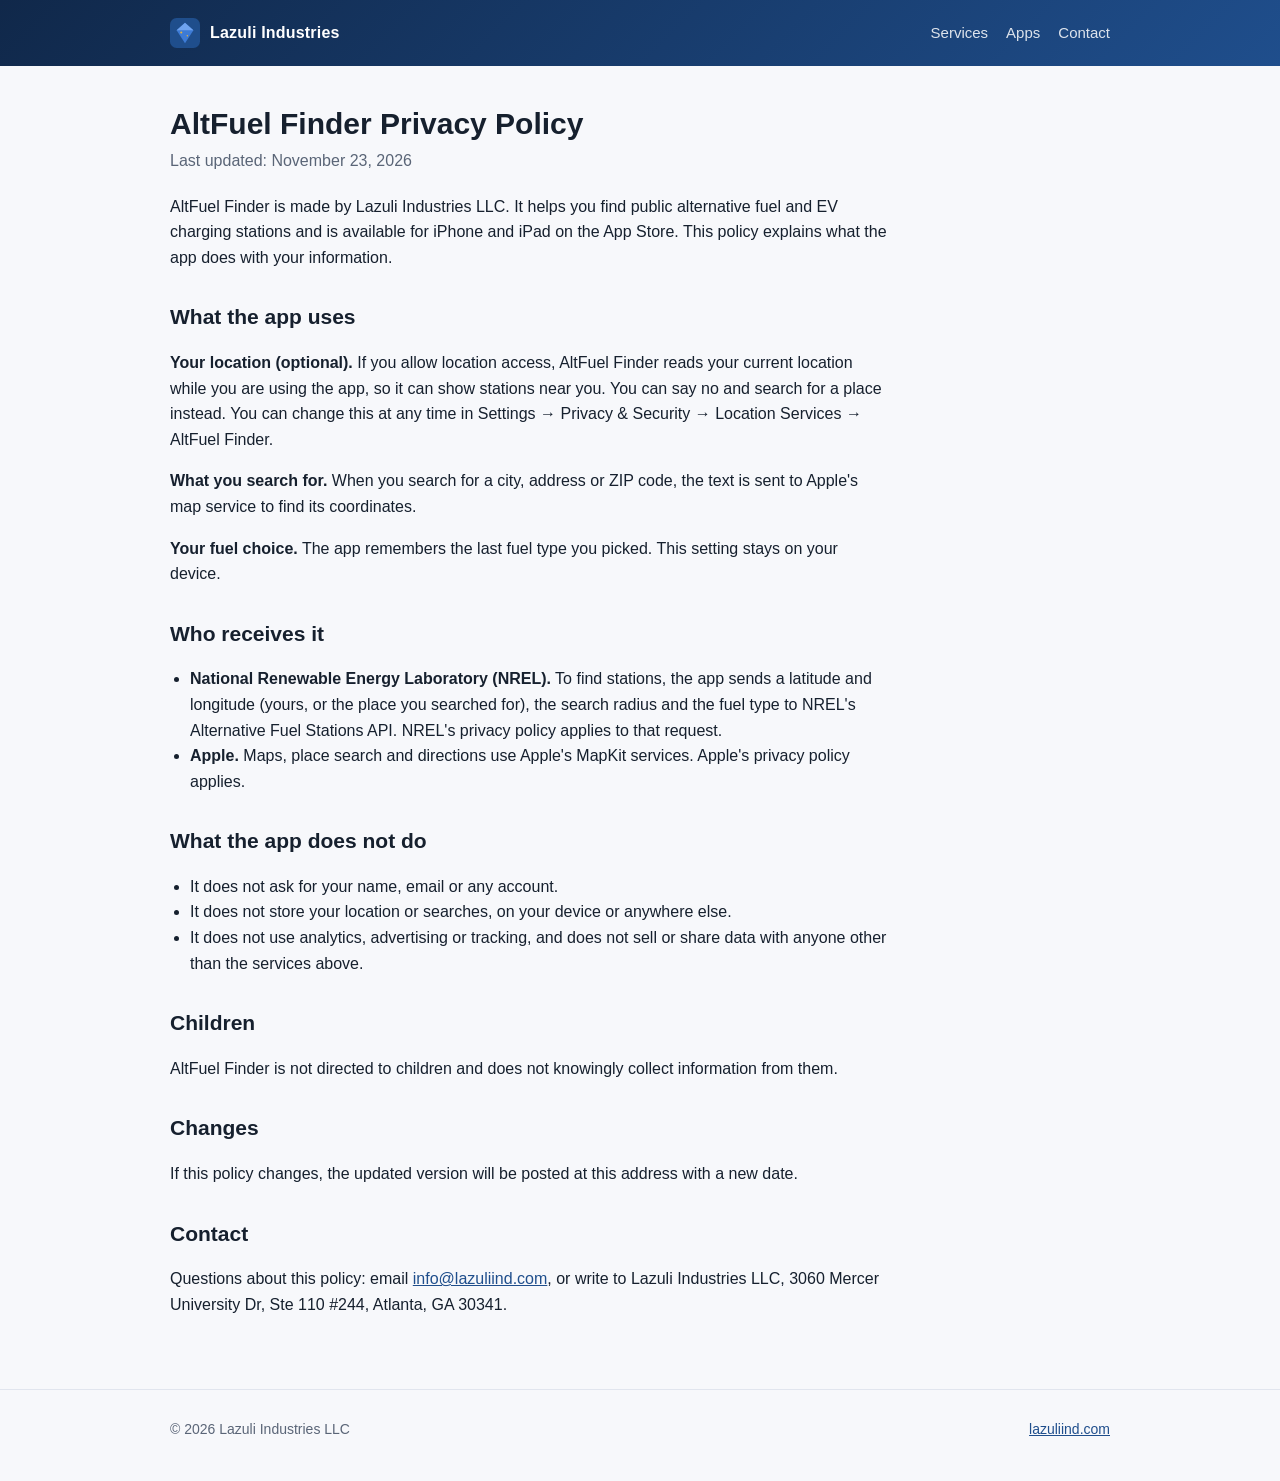
==== altfuel/privacy/index.html @ 145cd135 "Add AltFuel Finder privacy policy Co-Authored-By: Claude Opus 5.5 <noreply@anthropic.com>" ====
<!doctype html>
<html lang="en">
<head>
  <meta charset="utf-8">
  <meta name="viewport" content="width=device-width, initial-scale=1">
  <title>AltFuel Finder Privacy Policy</title>
  <meta name="description" content="Privacy policy for the AltFuel Finder iOS app.">
  <link rel="icon" href="../../assets/favicon.svg" type="image/svg+xml">
  <link rel="stylesheet" href="../../assets/site.css">
</head>
<body>
  <header class="site-header">
    <div class="wrap">
      <nav class="nav" aria-label="Main">
        <a class="brand" href="../../index.html"><img src="../../assets/favicon.svg" alt="" width="30" height="30">Lazuli Industries</a>
        <div class="nav-links">
          <a href="../../index.html#services">Services</a>
          <a href="../../index.html#apps">Apps</a>
          <a href="../../index.html#contact">Contact</a>
        </div>
      </nav>
    </div>
  </header>

  <main class="wrap">
    <article class="doc">
      <h1>AltFuel Finder Privacy Policy</h1>
      <p class="updated">Last updated: November 23, 2026</p>

      <p>AltFuel Finder is made by Lazuli Industries LLC. It helps you find public alternative fuel and EV charging stations and is available for iPhone and iPad on the App Store. This policy explains what the app does with your information.</p>

      <h2>What the app uses</h2>
      <p><strong>Your location (optional).</strong> If you allow location access, AltFuel Finder reads your current location while you are using the app, so it can show stations near you. You can say no and search for a place instead. You can change this at any time in Settings → Privacy &amp; Security → Location Services → AltFuel Finder.</p>
      <p><strong>What you search for.</strong> When you search for a city, address or ZIP code, the text is sent to Apple's map service to find its coordinates.</p>
      <p><strong>Your fuel choice.</strong> The app remembers the last fuel type you picked. This setting stays on your device.</p>

      <h2>Who receives it</h2>
      <ul>
        <li><strong>National Renewable Energy Laboratory (NREL).</strong> To find stations, the app sends a latitude and longitude (yours, or the place you searched for), the search radius and the fuel type to NREL's Alternative Fuel Stations API. NREL's privacy policy applies to that request.</li>
        <li><strong>Apple.</strong> Maps, place search and directions use Apple's MapKit services. Apple's privacy policy applies.</li>
      </ul>

      <h2>What the app does not do</h2>
      <ul>
        <li>It does not ask for your name, email or any account.</li>
        <li>It does not store your location or searches, on your device or anywhere else.</li>
        <li>It does not use analytics, advertising or tracking, and does not sell or share data with anyone other than the services above.</li>
      </ul>

      <h2>Children</h2>
      <p>AltFuel Finder is not directed to children and does not knowingly collect information from them.</p>

      <h2>Changes</h2>
      <p>If this policy changes, the updated version will be posted at this address with a new date.</p>

      <h2>Contact</h2>
      <p>Questions about this policy: email <a href="mailto:info@lazuliind.com">info@lazuliind.com</a>, or write to Lazuli Industries LLC, 3060 Mercer University Dr, Ste 110 #244, Atlanta, GA 30341.</p>
    </article>
  </main>

  <footer>
    <div class="wrap">
      <span>© 2026 Lazuli Industries LLC</span>
      <span><a href="../../index.html">lazuliind.com</a></span>
    </div>
  </footer>
</body>
</html>
---- assets/site.css ----
:root {
  --bg: #f7f8fb;
  --surface: #ffffff;
  --text: #16202e;
  --muted: #5a6577;
  --border: #e1e5ee;
  --lazuli: #1f4e8c;
  --lazuli-soft: #e8eef8;
  --gold: #b8860b;
  --hero-from: #10284a;
  --hero-to: #1f4e8c;
  --hero-text: #ffffff;
  --radius: 14px;
  color-scheme: light;
}

@media (prefers-color-scheme: dark) {
  :root:not([data-theme="light"]) {
    --bg: #0d121a;
    --surface: #151c27;
    --text: #e8edf5;
    --muted: #9aa6b8;
    --border: #253043;
    --lazuli: #7aa7ec;
    --lazuli-soft: #1a2638;
    --gold: #e3b341;
    --hero-from: #0a1830;
    --hero-to: #17365f;
    color-scheme: dark;
  }
}

* { box-sizing: border-box; }

html { -webkit-text-size-adjust: 100%; }

body {
  margin: 0;
  background: var(--bg);
  color: var(--text);
  font: 16px/1.6 -apple-system, BlinkMacSystemFont, "Segoe UI", Roboto, Helvetica, Arial, sans-serif;
}

a { color: var(--lazuli); }
a:hover { text-decoration-thickness: 2px; }

.wrap { max-width: 980px; margin: 0 auto; padding: 0 20px; }

/* Header */
.site-header {
  background: linear-gradient(135deg, var(--hero-from), var(--hero-to));
  color: var(--hero-text);
}
.nav { display: flex; align-items: center; justify-content: space-between; gap: 16px; padding: 18px 0; }
.brand { display: flex; align-items: center; gap: 10px; color: inherit; text-decoration: none; font-weight: 700; letter-spacing: 0.2px; }
.brand img { width: 30px; height: 30px; }
.nav-links { display: flex; gap: 18px; font-size: 15px; }
.nav-links a { color: rgba(255, 255, 255, 0.85); text-decoration: none; }
.nav-links a:hover { color: #fff; text-decoration: underline; }

.hero { padding: 56px 0 72px; }
.hero h1 { margin: 0 0 14px; font-size: clamp(32px, 6vw, 48px); line-height: 1.15; }
.hero p { margin: 0; max-width: 620px; font-size: 18px; color: rgba(255, 255, 255, 0.85); }
.hero .accent { color: #e3b341; }

/* Sections */
section { padding: 56px 0; }
section + section { border-top: 1px solid var(--border); }
h2 { margin: 0 0 8px; font-size: 26px; }
.lede { margin: 0 0 28px; color: var(--muted); max-width: 640px; }

.cards { display: grid; grid-template-columns: repeat(auto-fit, minmax(260px, 1fr)); gap: 18px; }
.card {
  background: var(--surface);
  border: 1px solid var(--border);
  border-radius: var(--radius);
  padding: 22px;
}
.card h3 { margin: 0 0 8px; font-size: 19px; }
.card p { margin: 0; color: var(--muted); }
.card .icon {
  width: 40px; height: 40px; border-radius: 10px; margin-bottom: 14px;
  display: grid; place-items: center; background: var(--lazuli-soft); color: var(--lazuli);
}
.card ul { margin: 10px 0 0; padding-left: 18px; color: var(--muted); }

/* Featured app */
.app {
  display: flex; gap: 22px; align-items: flex-start;
  background: var(--surface); border: 1px solid var(--border); border-radius: var(--radius); padding: 22px;
}
.app img { width: 88px; height: 88px; border-radius: 20px; flex: none; }
.app h3 { margin: 0 0 6px; font-size: 21px; }
.app p { margin: 0 0 12px; color: var(--muted); }
.app .links { display: flex; flex-wrap: wrap; gap: 10px 18px; font-size: 15px; }

/* Contact */
.contact { display: grid; grid-template-columns: repeat(auto-fit, minmax(220px, 1fr)); gap: 18px; }
.contact dt { font-size: 13px; text-transform: uppercase; letter-spacing: 0.6px; color: var(--muted); }
.contact dd { margin: 4px 0 0; font-size: 17px; }

footer { padding: 28px 0 40px; color: var(--muted); font-size: 14px; border-top: 1px solid var(--border); }
footer .wrap { display: flex; flex-wrap: wrap; justify-content: space-between; gap: 8px 20px; }

/* Long-form pages (privacy policy) */
.doc { max-width: 720px; padding: 40px 0 56px; }
.doc h1 { font-size: 30px; line-height: 1.2; margin: 0 0 6px; }
.doc h2 { font-size: 21px; margin: 30px 0 8px; }
.doc .updated { color: var(--muted); margin: 0 0 20px; }
.doc ul { padding-left: 20px; }

@media (max-width: 560px) {
  .nav-links { display: none; }
  .hero { padding: 36px 0 52px; }
  .app { flex-direction: column; }
  section { padding: 44px 0; }
}
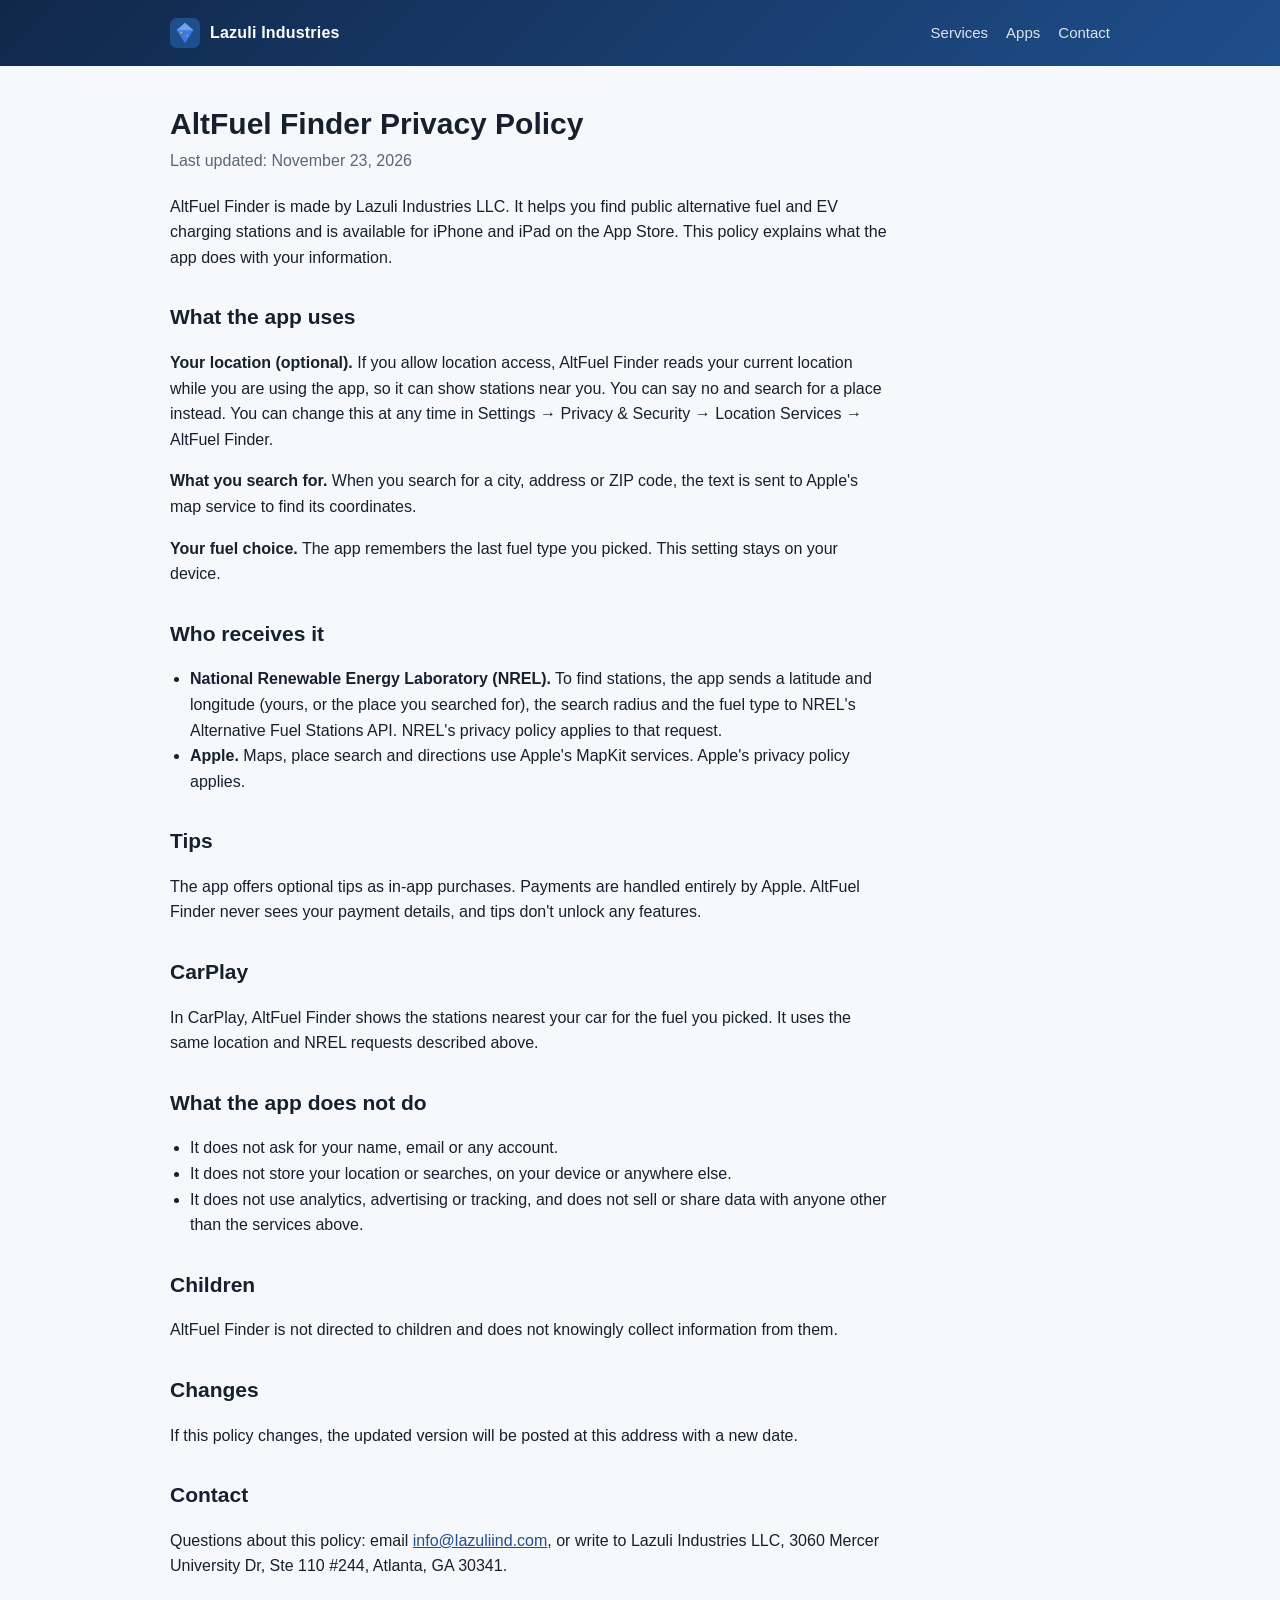
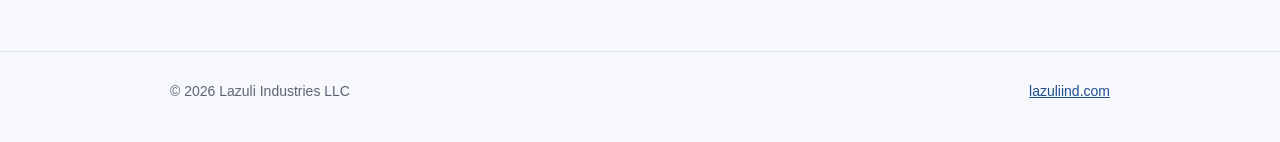
==== commit f51ca687: "AltFuel privacy policy: add tips and CarPlay Co-Authored-By: Claude Opus 5.5 <noreply@anthropic.com>" ====
--- a/altfuel/privacy/index.html
+++ b/altfuel/privacy/index.html
@@ -40,6 +40,12 @@
         <li><strong>Apple.</strong> Maps, place search and directions use Apple's MapKit services. Apple's privacy policy applies.</li>
       </ul>
 
+      <h2>Tips</h2>
+      <p>The app offers optional tips as in-app purchases. Payments are handled entirely by Apple. AltFuel Finder never sees your payment details, and tips don't unlock any features.</p>
+
+      <h2>CarPlay</h2>
+      <p>In CarPlay, AltFuel Finder shows the stations nearest your car for the fuel you picked. It uses the same location and NREL requests described above.</p>
+
       <h2>What the app does not do</h2>
       <ul>
         <li>It does not ask for your name, email or any account.</li>
--- a/assets/site.css
+++ b/assets/site.css
@@ -89,6 +89,8 @@
   display: flex; gap: 22px; align-items: flex-start;
   background: var(--surface); border: 1px solid var(--border); border-radius: var(--radius); padding: 22px;
 }
+.app + .app { margin-top: 16px; }
+.app .links span { color: var(--muted); }
 .app img { width: 88px; height: 88px; border-radius: 20px; flex: none; }
 .app h3 { margin: 0 0 6px; font-size: 21px; }
 .app p { margin: 0 0 12px; color: var(--muted); }
